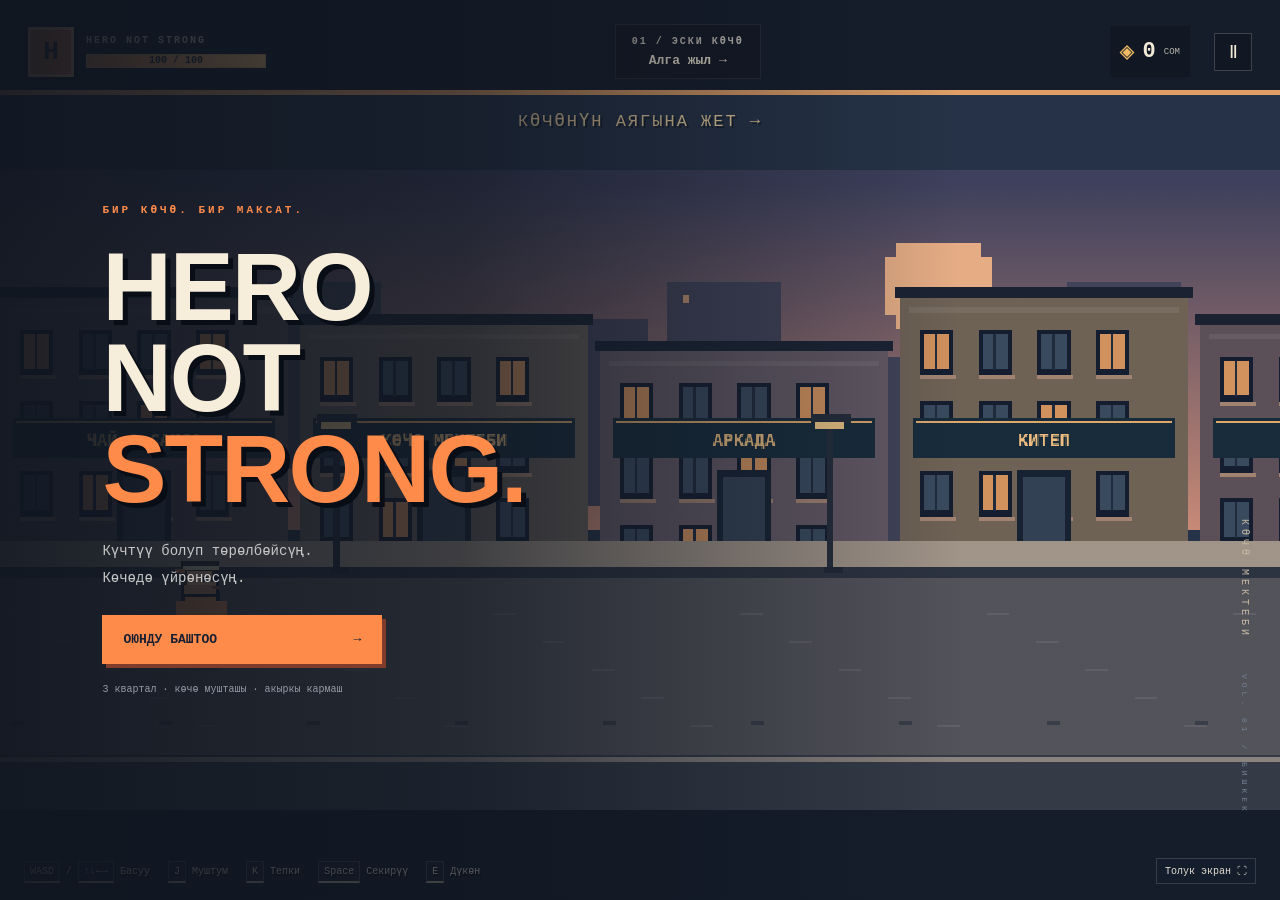
==== index.html @ 14e6d129 "Hero Not Strong жаңы көчө мушташынын биринчи версиясын кошуу Нөлдөн canvas менен тартылган көчө, каа" ====
<!doctype html>
<html lang="ky">
<head>
  <meta charset="utf-8"><meta name="viewport" content="width=device-width, initial-scale=1, viewport-fit=cover">
  <meta name="theme-color" content="#11151e"><title>Hero Not Strong — Көчө мектеби</title>
  <link rel="stylesheet" href="style.css">
</head>
<body>
  <main class="game-shell" aria-label="Hero Not Strong көчө мушташы">
    <canvas id="game" width="960" height="540" aria-label="Капталдан көрүнгөн көчө мушташы"></canvas>
    <header class="hud">
      <div class="identity"><span class="portrait">H</span><div><span class="eyebrow">HERO NOT STRONG</span><div class="health"><i id="healthFill"></i><b id="healthText">100 / 100</b></div></div></div>
      <div class="mission"><span class="eyebrow" id="stageLabel">01 / КӨЧӨ МЕКТЕБИ</span><strong id="objective">Көчөнүн аягына жет</strong></div>
      <div class="wallet"><span>◈</span><b id="money">0</b><small>СОМ</small></div>
      <button id="pauseButton" class="icon-button" aria-label="Оюнду токтотуу" title="Пауза (Esc)">Ⅱ</button>
    </header>
    <div id="announcement" class="announcement" role="status"></div>
    <div id="combo" class="combo"></div>
    <footer class="controls"><span><kbd>WASD</kbd> / <kbd>↑↓←→</kbd> Басуу</span><span><kbd>J</kbd> Муштум</span><span><kbd>K</kbd> Тепки</span><span><kbd>Space</kbd> Секирүү</span><span><kbd>E</kbd> Дүкөн</span><button id="fullButton">Толук экран ⛶</button></footer>
    <div id="overlay" class="overlay">
      <section class="menu" aria-labelledby="menuTitle">
        <p class="chapter" id="menuTag">БИР КӨЧӨ. БИР МАКСАТ.</p>
        <h1 id="menuTitle">HERO<br>NOT <em>STRONG.</em></h1>
        <p id="menuDescription" class="description">Күчтүү болуп төрөлбөйсүң.<br>Көчөдө үйрөнөсүң.</p>
        <button id="startButton" class="primary">ОЮНДУ БАШТОО <span>→</span></button>
        <p class="menu-note" id="menuNote">3 квартал · көчө мушташы · акыркы кармаш</p>
      </section>
      <div class="side-note">КӨЧӨ МЕКТЕБИ <span>VOL. 01 / БИШКЕК</span></div>
    </div>
    <dialog id="shop" aria-labelledby="shopTitle"><form method="dialog"><button class="close" aria-label="Жабуу">×</button></form><span class="eyebrow">ТЫНЫГУУ УЧУРУ</span><h2 id="shopTitle">Көчө дүкөнү</h2><p>Тамак күч берет. Сатып алуу үчүн 20 сом керек.</p><button id="buyFood" class="primary">Самса · +40 HP <span>20 ◈</span></button><p id="shopMessage" role="status"></p><small>Жабуу: Esc же E</small></dialog>
    <nav class="touch-controls" aria-label="Сенсордук башкаруу"><div class="dpad"><button data-key="ArrowUp" aria-label="Өйдө">↑</button><button data-key="ArrowLeft" aria-label="Солго">←</button><button data-key="ArrowDown" aria-label="Ылдый">↓</button><button data-key="ArrowRight" aria-label="Оңго">→</button></div><div><button data-key="KeyJ">J</button><button data-key="KeyK">K</button><button data-key="Space">↟</button><button data-key="KeyE">E</button></div></nav>
  </main>
  <script src="game.js"></script>
</body>
</html>
---- style.css ----
:root{color-scheme:dark;--orange:#ff8b4b;--cream:#f6edda;--muted:#a9adb5}*{box-sizing:border-box}html,body{margin:0;width:100%;height:100%;overflow:hidden;background:#11151e;color:var(--cream);font-family:Consolas,'Courier New',monospace}button{font:inherit;cursor:pointer;color:inherit}button:focus-visible{outline:3px solid #ffbb71;outline-offset:4px}.game-shell{height:100dvh;position:relative;overflow:hidden;max-width:1800px;margin:auto;background:#151d2b}#game{display:block;width:100%;height:100%;object-fit:contain;image-rendering:pixelated}.hud{position:absolute;inset:24px 28px auto;display:flex;align-items:center;gap:24px;pointer-events:none}.identity{display:flex;align-items:center;gap:12px}.portrait{display:grid;place-items:center;width:46px;height:50px;font-weight:900;font-size:26px;background:#d77c46;border:3px solid #f6bd83;color:#242335;box-shadow:4px 4px #0005}.eyebrow{display:block;font-size:10px;font-weight:700;letter-spacing:2px;color:#d6d0c5}.health{position:relative;margin-top:8px;width:180px;height:14px;border:1px solid #d7ac6d;background:#282333}.health i{display:block;background:linear-gradient(90deg,#e58e4e,#ffc479);height:100%;width:100%;transition:width .15s}.health b{position:absolute;inset:0;text-align:center;color:#192031;line-height:12px;font-size:10px}.mission{margin:auto;text-align:center;background:#11151e88;padding:10px 16px;border:1px solid #ffffff15}.mission strong{display:block;font-size:13px;margin-top:6px}.wallet{display:flex;gap:8px;align-items:center;background:#11151e99;padding:10px}.wallet>span{font-size:25px;color:#f4bf67}.wallet b{font-size:22px}.wallet small{font-size:9px;color:#b9b5aa}.icon-button{pointer-events:auto;background:#11151e99;border:1px solid #ffffff30;width:38px;height:38px;font-size:18px}.controls{position:absolute;bottom:16px;left:24px;right:24px;display:flex;align-items:center;justify-content:center;gap:18px;color:#e7e0d4;font-size:10px;text-shadow:1px 2px #000}.controls span{white-space:nowrap}kbd{font:inherit;background:#192131cc;border:1px solid #a4a3a052;padding:4px 5px;border-bottom:2px solid #b1a692}.controls button{margin-left:auto;background:#151d2bcc;border:1px solid #ffffff25;font-size:10px;padding:6px 8px}.overlay{position:absolute;inset:0;display:flex;align-items:center;padding:8vw;background:linear-gradient(90deg,#101620ed 0%,#101620b0 36%,#10162005 75%)}.overlay[hidden]{display:none}.menu{max-width:560px}.chapter{font-size:11px;letter-spacing:3px;color:var(--orange);font-weight:bold;margin-bottom:25px}h1{font-family:Impact,'Arial Black',sans-serif;font-size:clamp(50px,7.5vw,110px);line-height:.95;letter-spacing:-2px;margin:0;text-shadow:5px 5px #080d16}h1 em{font-style:normal;color:var(--orange)}.description{font-size:14px;line-height:1.9;color:#c6c6c6;margin:24px 0}.primary{display:flex;justify-content:space-between;gap:30px;align-items:center;background:var(--orange);border:0;padding:17px 21px;color:#172032;font-weight:900;font-size:13px;min-width:280px;box-shadow:4px 4px #7f3c2b}.primary:hover{background:#ffad70;transform:translateY(-1px)}.primary:disabled{opacity:.5;cursor:default}.menu-note{font-size:10px;line-height:1.6;color:#959aa7;margin-top:18px}.side-note{position:absolute;right:30px;bottom:85px;writing-mode:vertical-rl;letter-spacing:4px;font-size:10px;color:#c6b8a3}.side-note span{color:#748192;margin-top:25px;font-size:8px}.announcement{position:absolute;top:110px;left:0;right:0;text-align:center;font-size:17px;letter-spacing:2px;color:#ffe0a8;text-shadow:2px 2px #151d2b;pointer-events:none}.combo{position:absolute;right:45px;top:140px;color:#ffac64;font-weight:bold;font-size:26px;text-shadow:3px 3px #172032;pointer-events:none}dialog{width:min(440px,90vw);background:#182231;border:2px solid #d9a465;padding:30px;color:var(--cream);box-shadow:10px 10px #0006}dialog::backdrop{background:#090f18bd}dialog h2{font-size:28px;margin:12px 0}dialog p{font-size:13px;line-height:1.8;color:#bfc5ca}dialog small{color:#a0a7b0;font-size:11px}.close{position:absolute;right:12px;top:8px;border:0;background:none;font-size:26px}dialog .primary{width:100%;min-width:0;font-size:12px}#shopMessage{min-height:24px;color:#ffbe75}.touch-controls{display:none;position:absolute;bottom:50px;left:20px;right:20px;justify-content:space-between;pointer-events:none}.touch-controls button{pointer-events:auto;touch-action:none;user-select:none;width:42px;height:42px;margin:2px;background:#172032bb;border:1px solid #e5b57999;border-radius:9px}.dpad{display:grid;grid-template-columns:repeat(3,42px)}.dpad button:first-child{grid-column:2}.dpad button:nth-child(2){grid-column:1;grid-row:2}.dpad button:nth-child(3){grid-column:2;grid-row:2}.dpad button:nth-child(4){grid-column:3;grid-row:2}@media(pointer:coarse){.touch-controls{display:flex}.controls span{display:none}}@media(max-width:700px){.hud{inset:12px;gap:8px}.health{width:110px}.eyebrow{font-size:8px;letter-spacing:1px}.portrait{width:34px;height:38px;font-size:20px}.mission{padding:6px}.mission strong{font-size:10px}.wallet{padding:6px;gap:4px}.wallet b{font-size:16px}.wallet small{display:none}.controls{gap:8px;font-size:8px;left:10px;right:10px}.controls span:nth-child(5){display:none}.announcement{top:85px;font-size:13px}.menu .description{font-size:12px}.side-note{display:none}.primary{min-width:240px}.overlay{padding:8vw}.combo{top:115px;right:20px}}
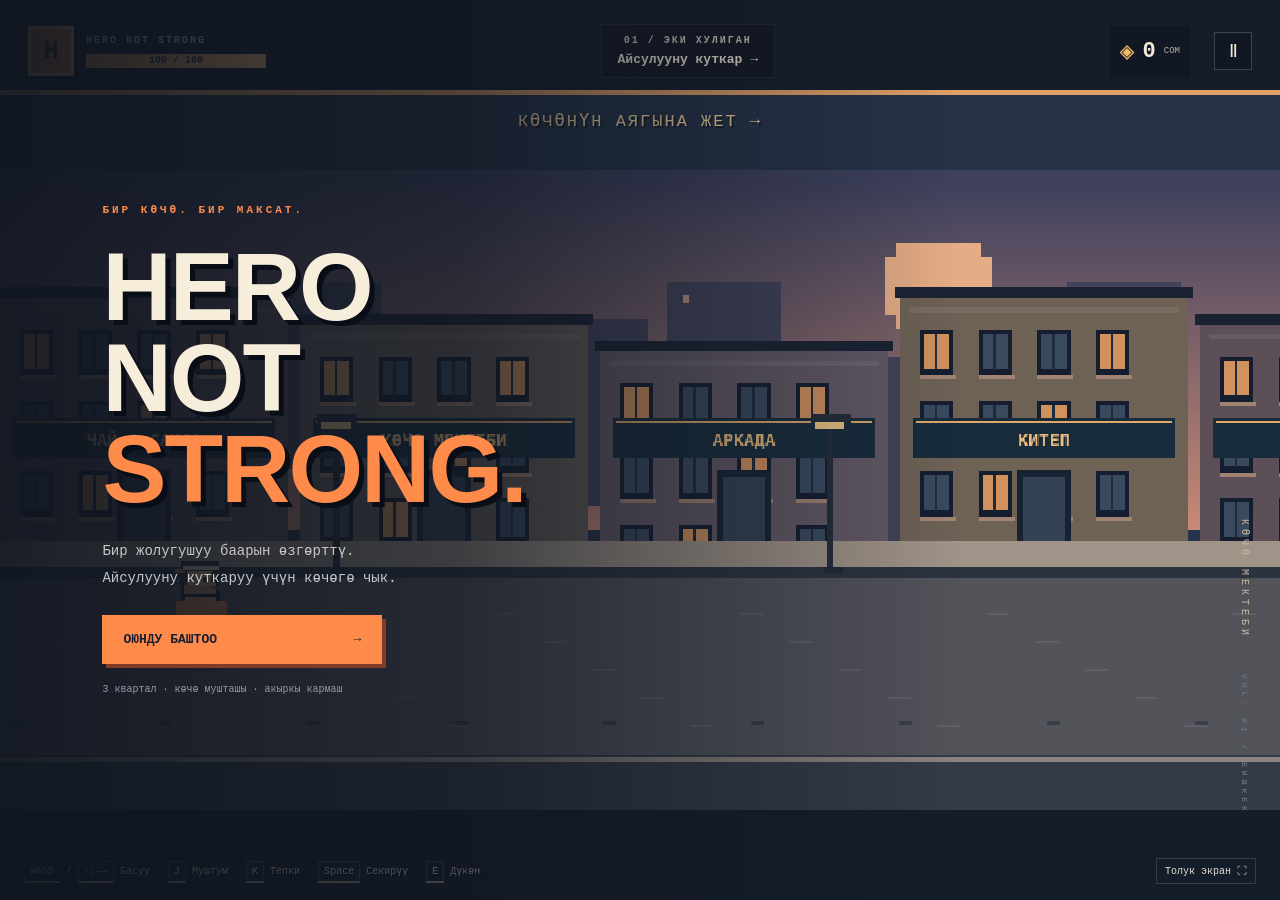
==== commit 9cf483b7: "Оюндун башына сүйүү жана Айсулууну куткаруу сюжетин кошуу Берилген кыздын сүрөтү менен үч көрүнүш: т" ====
--- a/index.html
+++ b/index.html
@@ -21,7 +21,7 @@
       <section class="menu" aria-labelledby="menuTitle">
         <p class="chapter" id="menuTag">БИР КӨЧӨ. БИР МАКСАТ.</p>
         <h1 id="menuTitle">HERO<br>NOT <em>STRONG.</em></h1>
-        <p id="menuDescription" class="description">Күчтүү болуп төрөлбөйсүң.<br>Көчөдө үйрөнөсүң.</p>
+        <p id="menuDescription" class="description">Бир жолугушуу баарын өзгөрттү.<br>Айсулууну куткаруу үчүн көчөгө чык.</p>
         <button id="startButton" class="primary">ОЮНДУ БАШТОО <span>→</span></button>
         <p class="menu-note" id="menuNote">3 квартал · көчө мушташы · акыркы кармаш</p>
       </section>
@@ -30,6 +30,13 @@
     <dialog id="shop" aria-labelledby="shopTitle"><form method="dialog"><button class="close" aria-label="Жабуу">×</button></form><span class="eyebrow">ТЫНЫГУУ УЧУРУ</span><h2 id="shopTitle">Көчө дүкөнү</h2><p>Тамак күч берет. Сатып алуу үчүн 20 сом керек.</p><button id="buyFood" class="primary">Самса · +40 HP <span>20 ◈</span></button><p id="shopMessage" role="status"></p><small>Жабуу: Esc же E</small></dialog>
     <nav class="touch-controls" aria-label="Сенсордук башкаруу"><div class="dpad"><button data-key="ArrowUp" aria-label="Өйдө">↑</button><button data-key="ArrowLeft" aria-label="Солго">←</button><button data-key="ArrowDown" aria-label="Ылдый">↓</button><button data-key="ArrowRight" aria-label="Оңго">→</button></div><div><button data-key="KeyJ">J</button><button data-key="KeyK">K</button><button data-key="Space">↟</button><button data-key="KeyE">E</button></div></nav>
   </main>
+  <dialog id="storyDialog" class="story-dialog" aria-labelledby="storyTitle">
+    <img class="story-art" src="aisuluu.png" alt="Айсулуу: кыргыздын улуттук кийиминдеги кыз, артында тоолор" />
+    <div class="story-shade"></div>
+    <div class="story-top"><span id="storyProgress">1 / 3</span><button id="storySkip" type="button">Сюжетти өткөрүү ↗</button></div>
+    <section class="story-copy"><p class="chapter" id="storyTag"></p><h2 id="storyTitle"></h2><div class="story-dialogue"><b id="storySpeaker"></b><p id="storyLine"></p></div><p id="storyNote"></p><button id="storyNext" class="primary" type="button">УЛАНТУУ →</button><small>Enter же Space — улантуу</small></section>
+  </dialog>
   <script src="game.js"></script>
+  <script src="story.js"></script>
 </body>
 </html>
--- a/style.css
+++ b/style.css
@@ -1 +1,14 @@
 :root{color-scheme:dark;--orange:#ff8b4b;--cream:#f6edda;--muted:#a9adb5}*{box-sizing:border-box}html,body{margin:0;width:100%;height:100%;overflow:hidden;background:#11151e;color:var(--cream);font-family:Consolas,'Courier New',monospace}button{font:inherit;cursor:pointer;color:inherit}button:focus-visible{outline:3px solid #ffbb71;outline-offset:4px}.game-shell{height:100dvh;position:relative;overflow:hidden;max-width:1800px;margin:auto;background:#151d2b}#game{display:block;width:100%;height:100%;object-fit:contain;image-rendering:pixelated}.hud{position:absolute;inset:24px 28px auto;display:flex;align-items:center;gap:24px;pointer-events:none}.identity{display:flex;align-items:center;gap:12px}.portrait{display:grid;place-items:center;width:46px;height:50px;font-weight:900;font-size:26px;background:#d77c46;border:3px solid #f6bd83;color:#242335;box-shadow:4px 4px #0005}.eyebrow{display:block;font-size:10px;font-weight:700;letter-spacing:2px;color:#d6d0c5}.health{position:relative;margin-top:8px;width:180px;height:14px;border:1px solid #d7ac6d;background:#282333}.health i{display:block;background:linear-gradient(90deg,#e58e4e,#ffc479);height:100%;width:100%;transition:width .15s}.health b{position:absolute;inset:0;text-align:center;color:#192031;line-height:12px;font-size:10px}.mission{margin:auto;text-align:center;background:#11151e88;padding:10px 16px;border:1px solid #ffffff15}.mission strong{display:block;font-size:13px;margin-top:6px}.wallet{display:flex;gap:8px;align-items:center;background:#11151e99;padding:10px}.wallet>span{font-size:25px;color:#f4bf67}.wallet b{font-size:22px}.wallet small{font-size:9px;color:#b9b5aa}.icon-button{pointer-events:auto;background:#11151e99;border:1px solid #ffffff30;width:38px;height:38px;font-size:18px}.controls{position:absolute;bottom:16px;left:24px;right:24px;display:flex;align-items:center;justify-content:center;gap:18px;color:#e7e0d4;font-size:10px;text-shadow:1px 2px #000}.controls span{white-space:nowrap}kbd{font:inherit;background:#192131cc;border:1px solid #a4a3a052;padding:4px 5px;border-bottom:2px solid #b1a692}.controls button{margin-left:auto;background:#151d2bcc;border:1px solid #ffffff25;font-size:10px;padding:6px 8px}.overlay{position:absolute;inset:0;display:flex;align-items:center;padding:8vw;background:linear-gradient(90deg,#101620ed 0%,#101620b0 36%,#10162005 75%)}.overlay[hidden]{display:none}.menu{max-width:560px}.chapter{font-size:11px;letter-spacing:3px;color:var(--orange);font-weight:bold;margin-bottom:25px}h1{font-family:Impact,'Arial Black',sans-serif;font-size:clamp(50px,7.5vw,110px);line-height:.95;letter-spacing:-2px;margin:0;text-shadow:5px 5px #080d16}h1 em{font-style:normal;color:var(--orange)}.description{font-size:14px;line-height:1.9;color:#c6c6c6;margin:24px 0}.primary{display:flex;justify-content:space-between;gap:30px;align-items:center;background:var(--orange);border:0;padding:17px 21px;color:#172032;font-weight:900;font-size:13px;min-width:280px;box-shadow:4px 4px #7f3c2b}.primary:hover{background:#ffad70;transform:translateY(-1px)}.primary:disabled{opacity:.5;cursor:default}.menu-note{font-size:10px;line-height:1.6;color:#959aa7;margin-top:18px}.side-note{position:absolute;right:30px;bottom:85px;writing-mode:vertical-rl;letter-spacing:4px;font-size:10px;color:#c6b8a3}.side-note span{color:#748192;margin-top:25px;font-size:8px}.announcement{position:absolute;top:110px;left:0;right:0;text-align:center;font-size:17px;letter-spacing:2px;color:#ffe0a8;text-shadow:2px 2px #151d2b;pointer-events:none}.combo{position:absolute;right:45px;top:140px;color:#ffac64;font-weight:bold;font-size:26px;text-shadow:3px 3px #172032;pointer-events:none}dialog{width:min(440px,90vw);background:#182231;border:2px solid #d9a465;padding:30px;color:var(--cream);box-shadow:10px 10px #0006}dialog::backdrop{background:#090f18bd}dialog h2{font-size:28px;margin:12px 0}dialog p{font-size:13px;line-height:1.8;color:#bfc5ca}dialog small{color:#a0a7b0;font-size:11px}.close{position:absolute;right:12px;top:8px;border:0;background:none;font-size:26px}dialog .primary{width:100%;min-width:0;font-size:12px}#shopMessage{min-height:24px;color:#ffbe75}.touch-controls{display:none;position:absolute;bottom:50px;left:20px;right:20px;justify-content:space-between;pointer-events:none}.touch-controls button{pointer-events:auto;touch-action:none;user-select:none;width:42px;height:42px;margin:2px;background:#172032bb;border:1px solid #e5b57999;border-radius:9px}.dpad{display:grid;grid-template-columns:repeat(3,42px)}.dpad button:first-child{grid-column:2}.dpad button:nth-child(2){grid-column:1;grid-row:2}.dpad button:nth-child(3){grid-column:2;grid-row:2}.dpad button:nth-child(4){grid-column:3;grid-row:2}@media(pointer:coarse){.touch-controls{display:flex}.controls span{display:none}}@media(max-width:700px){.hud{inset:12px;gap:8px}.health{width:110px}.eyebrow{font-size:8px;letter-spacing:1px}.portrait{width:34px;height:38px;font-size:20px}.mission{padding:6px}.mission strong{font-size:10px}.wallet{padding:6px;gap:4px}.wallet b{font-size:16px}.wallet small{display:none}.controls{gap:8px;font-size:8px;left:10px;right:10px}.controls span:nth-child(5){display:none}.announcement{top:85px;font-size:13px}.menu .description{font-size:12px}.side-note{display:none}.primary{min-width:240px}.overlay{padding:8vw}.combo{top:115px;right:20px}}
+
+.story-dialog { position:fixed;inset:0;width:100vw;max-width:none;height:100dvh;max-height:none;margin:0;padding:0;border:0;background:#101620;overflow:hidden; }
+.story-art {position:absolute;inset:0 0 0 auto;width:68%;height:100%;object-fit:cover;object-position:50% 28%;}
+.story-shade {position:absolute;inset:0;background:linear-gradient(90deg,#101620 0%,#101620ee 28%,#10162088 55%,#10162005 85%),linear-gradient(0deg,#101620bb,transparent 40%);}
+.story-copy {position:absolute;left:7vw;top:50%;transform:translateY(-50%);width:min(540px,48vw);}
+.story-copy h2 {font-family:Impact,'Arial Black',sans-serif;font-size:clamp(32px,4vw,62px);line-height:1.1;margin:18px 0 25px;color:#f6edda;}
+.story-dialogue {padding:17px 20px;border-left:3px solid #ff8b4b;background:#1016209c;}
+.story-dialogue b {color:#ffb071;font-size:12px;letter-spacing:1px;}.story-dialogue p {font-size:15px;line-height:1.85;color:#eee2cc;margin:10px 0 0;}
+#storyNote {color:#b2b7c1;font-size:12px;line-height:1.8;margin:20px 0;}.story-copy small {display:block;margin-top:16px;color:#9da5b3;font-size:10px;}
+.story-top {position:absolute;z-index:1;left:7vw;right:30px;top:26px;display:flex;align-items:center;justify-content:space-between;color:#c7b6a1;font-size:11px;letter-spacing:2px;}.story-top button {background:#1016209c;border:1px solid #ffffff33;padding:9px 12px;font-size:10px;}
+.story-dialog[data-scene="1"] .story-dialogue {border-color:#e66962;}.story-dialog[data-scene="1"] .story-art {filter:brightness(.7);}
+@media(max-width:700px){.story-art {width:100%;opacity:.55;}.story-shade{background:linear-gradient(90deg,#101620e8,#101620a0);}.story-copy{width:86vw;left:7vw;}.story-copy h2{font-size:32px;margin:14px 0;}.story-dialogue p{font-size:13px;}.story-dialogue{padding:12px 15px;}.story-copy .chapter{margin:8px 0;font-size:10px;}#storyNote{margin:12px 0;font-size:11px;}.story-copy .primary{padding:12px 16px;}}
+@media(max-height:500px) and (min-width:701px){.story-copy h2{font-size:30px;margin:10px 0;}.story-copy .chapter{margin:10px 0;}.story-dialogue p{font-size:12px;line-height:1.5;}#storyNote{font-size:10px;margin:10px 0;}.story-copy small{margin-top:9px;}.story-top{top:10px;}}
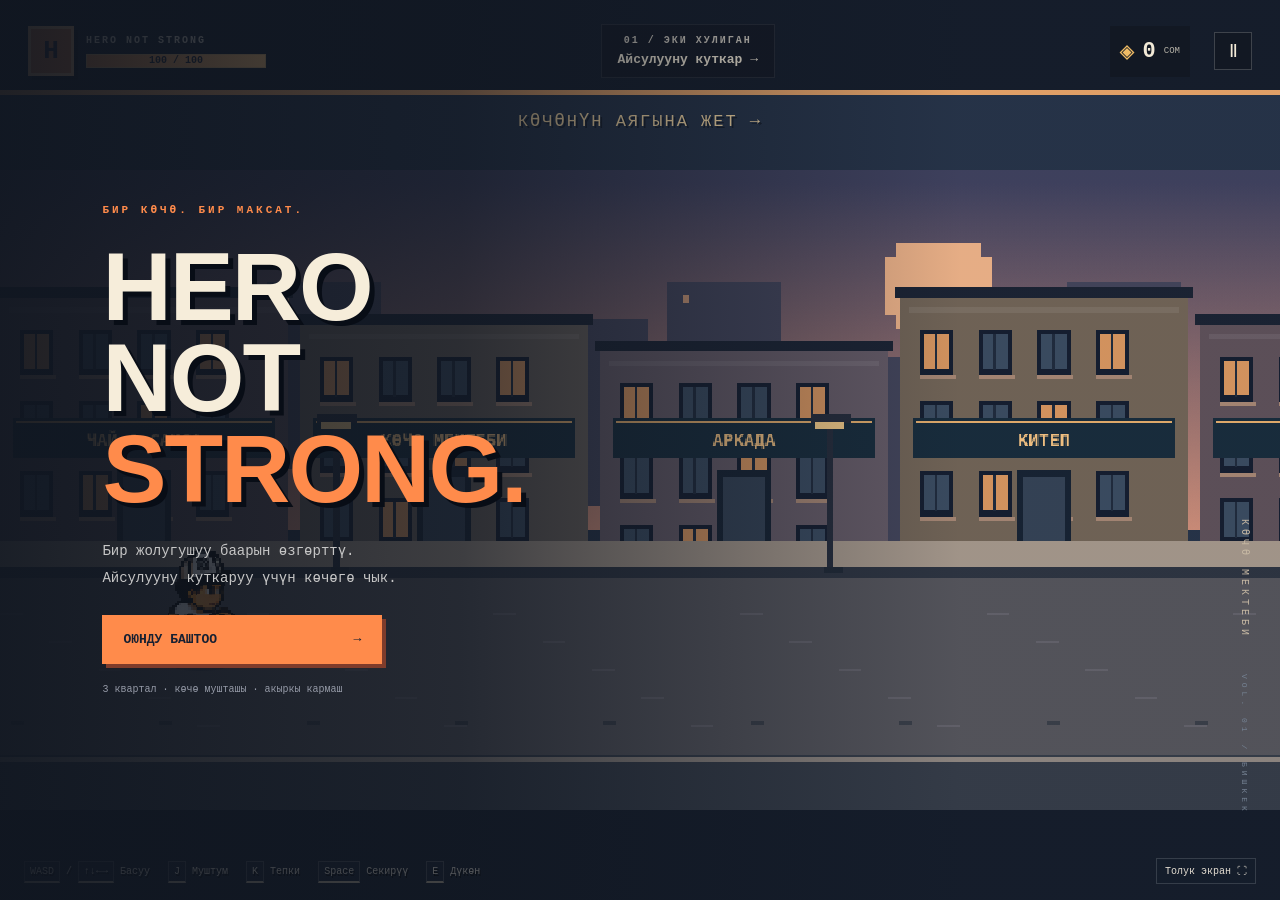
==== commit a3c80b21: "Калпакчан каармандын спрайтын оюнга чындап туташтыруу hero-sprite.js атластагы 10 анимацияны idle, w" ====
--- a/index.html
+++ b/index.html
@@ -36,6 +36,7 @@
     <div class="story-top"><span id="storyProgress">1 / 3</span><button id="storySkip" type="button">Сюжетти өткөрүү ↗</button></div>
     <section class="story-copy"><p class="chapter" id="storyTag"></p><h2 id="storyTitle"></h2><div class="story-dialogue"><b id="storySpeaker"></b><p id="storyLine"></p></div><p id="storyNote"></p><button id="storyNext" class="primary" type="button">УЛАНТУУ →</button><small>Enter же Space — улантуу</small></section>
   </dialog>
+  <script src="hero-sprite.js"></script>
   <script src="game.js"></script>
   <script src="story.js"></script>
 </body>
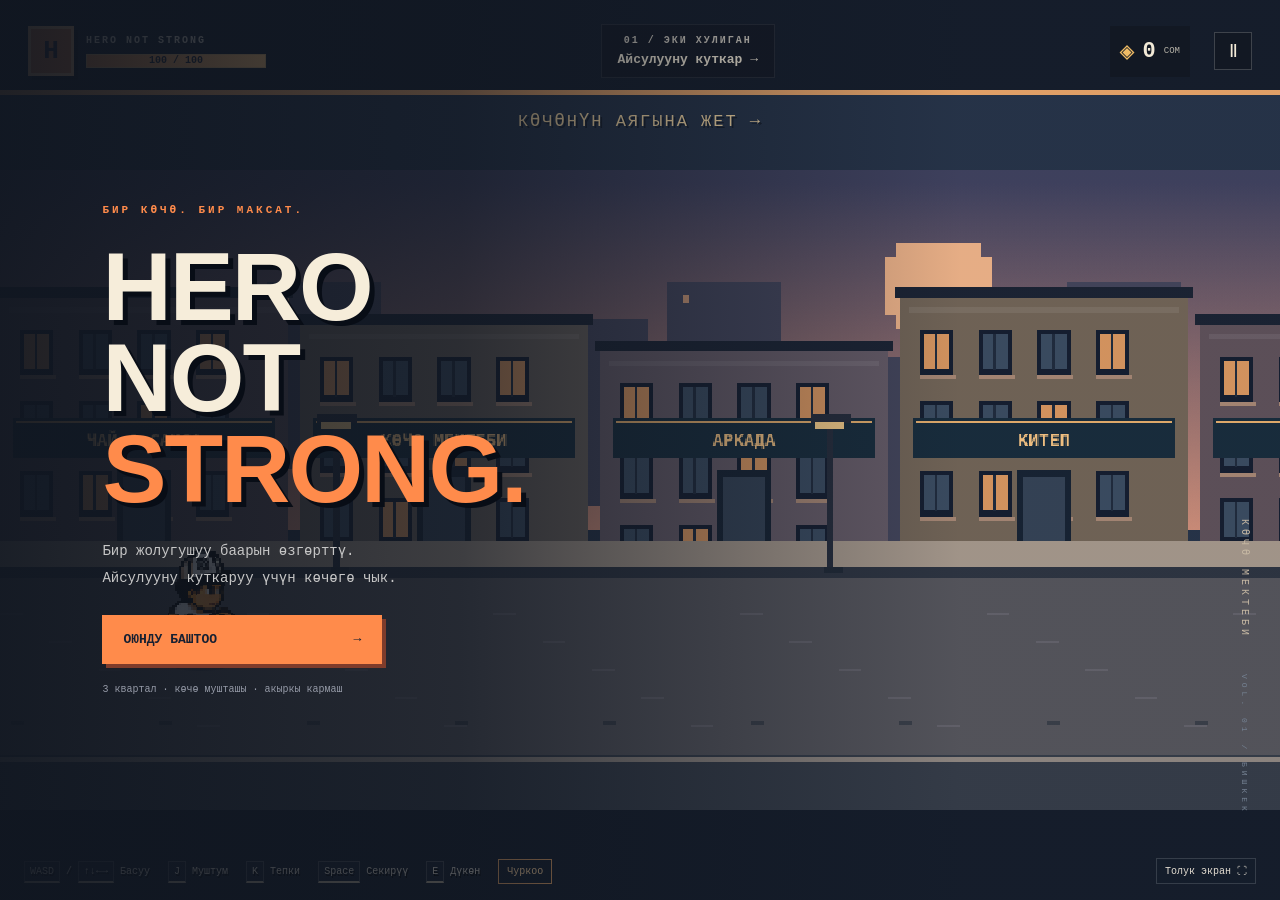
==== commit e14fd87a: "Жаңы басуу жана чуркоо спрайттарын негизги оюнга туташтыруу Мурда жаңы анимациялар демодо гана болчу" ====
--- a/index.html
+++ b/index.html
@@ -16,7 +16,7 @@
     </header>
     <div id="announcement" class="announcement" role="status"></div>
     <div id="combo" class="combo"></div>
-    <footer class="controls"><span><kbd>WASD</kbd> / <kbd>↑↓←→</kbd> Басуу</span><span><kbd>J</kbd> Муштум</span><span><kbd>K</kbd> Тепки</span><span><kbd>Space</kbd> Секирүү</span><span><kbd>E</kbd> Дүкөн</span><button id="fullButton">Толук экран ⛶</button></footer>
+    <footer class="controls"><span><kbd>WASD</kbd> / <kbd>↑↓←→</kbd> Басуу</span><span><kbd>J</kbd> Муштум</span><span><kbd>K</kbd> Тепки</span><span><kbd>Space</kbd> Секирүү</span><span><kbd>E</kbd> Дүкөн</span><button id="mainRunButton" type="button" aria-pressed="false">Чуркоо</button><button id="fullButton">Толук экран ⛶</button></footer>
     <div id="overlay" class="overlay">
       <section class="menu" aria-labelledby="menuTitle">
         <p class="chapter" id="menuTag">БИР КӨЧӨ. БИР МАКСАТ.</p>
@@ -37,6 +37,7 @@
     <section class="story-copy"><p class="chapter" id="storyTag"></p><h2 id="storyTitle"></h2><div class="story-dialogue"><b id="storySpeaker"></b><p id="storyLine"></p></div><p id="storyNote"></p><button id="storyNext" class="primary" type="button">УЛАНТУУ →</button><small>Enter же Space — улантуу</small></section>
   </dialog>
   <script src="hero-sprite.js"></script>
+  <script src="run-control.js"></script>
   <script src="game.js"></script>
   <script src="story.js"></script>
 </body>
--- a/style.css
+++ b/style.css
@@ -12,3 +12,5 @@
 .story-dialog[data-scene="1"] .story-dialogue {border-color:#e66962;}.story-dialog[data-scene="1"] .story-art {filter:brightness(.7);}
 @media(max-width:700px){.story-art {width:100%;opacity:.55;}.story-shade{background:linear-gradient(90deg,#101620e8,#101620a0);}.story-copy{width:86vw;left:7vw;}.story-copy h2{font-size:32px;margin:14px 0;}.story-dialogue p{font-size:13px;}.story-dialogue{padding:12px 15px;}.story-copy .chapter{margin:8px 0;font-size:10px;}#storyNote{margin:12px 0;font-size:11px;}.story-copy .primary{padding:12px 16px;}}
 @media(max-height:500px) and (min-width:701px){.story-copy h2{font-size:30px;margin:10px 0;}.story-copy .chapter{margin:10px 0;}.story-dialogue p{font-size:12px;line-height:1.5;}#storyNote{font-size:10px;margin:10px 0;}.story-copy small{margin-top:9px;}.story-top{top:10px;}}
+
+.controls #mainRunButton{margin-left:0;border-color:#d79a61;color:#ffd49d}.controls #mainRunButton[aria-pressed="true"]{background:#d98a4d;color:#192333}
